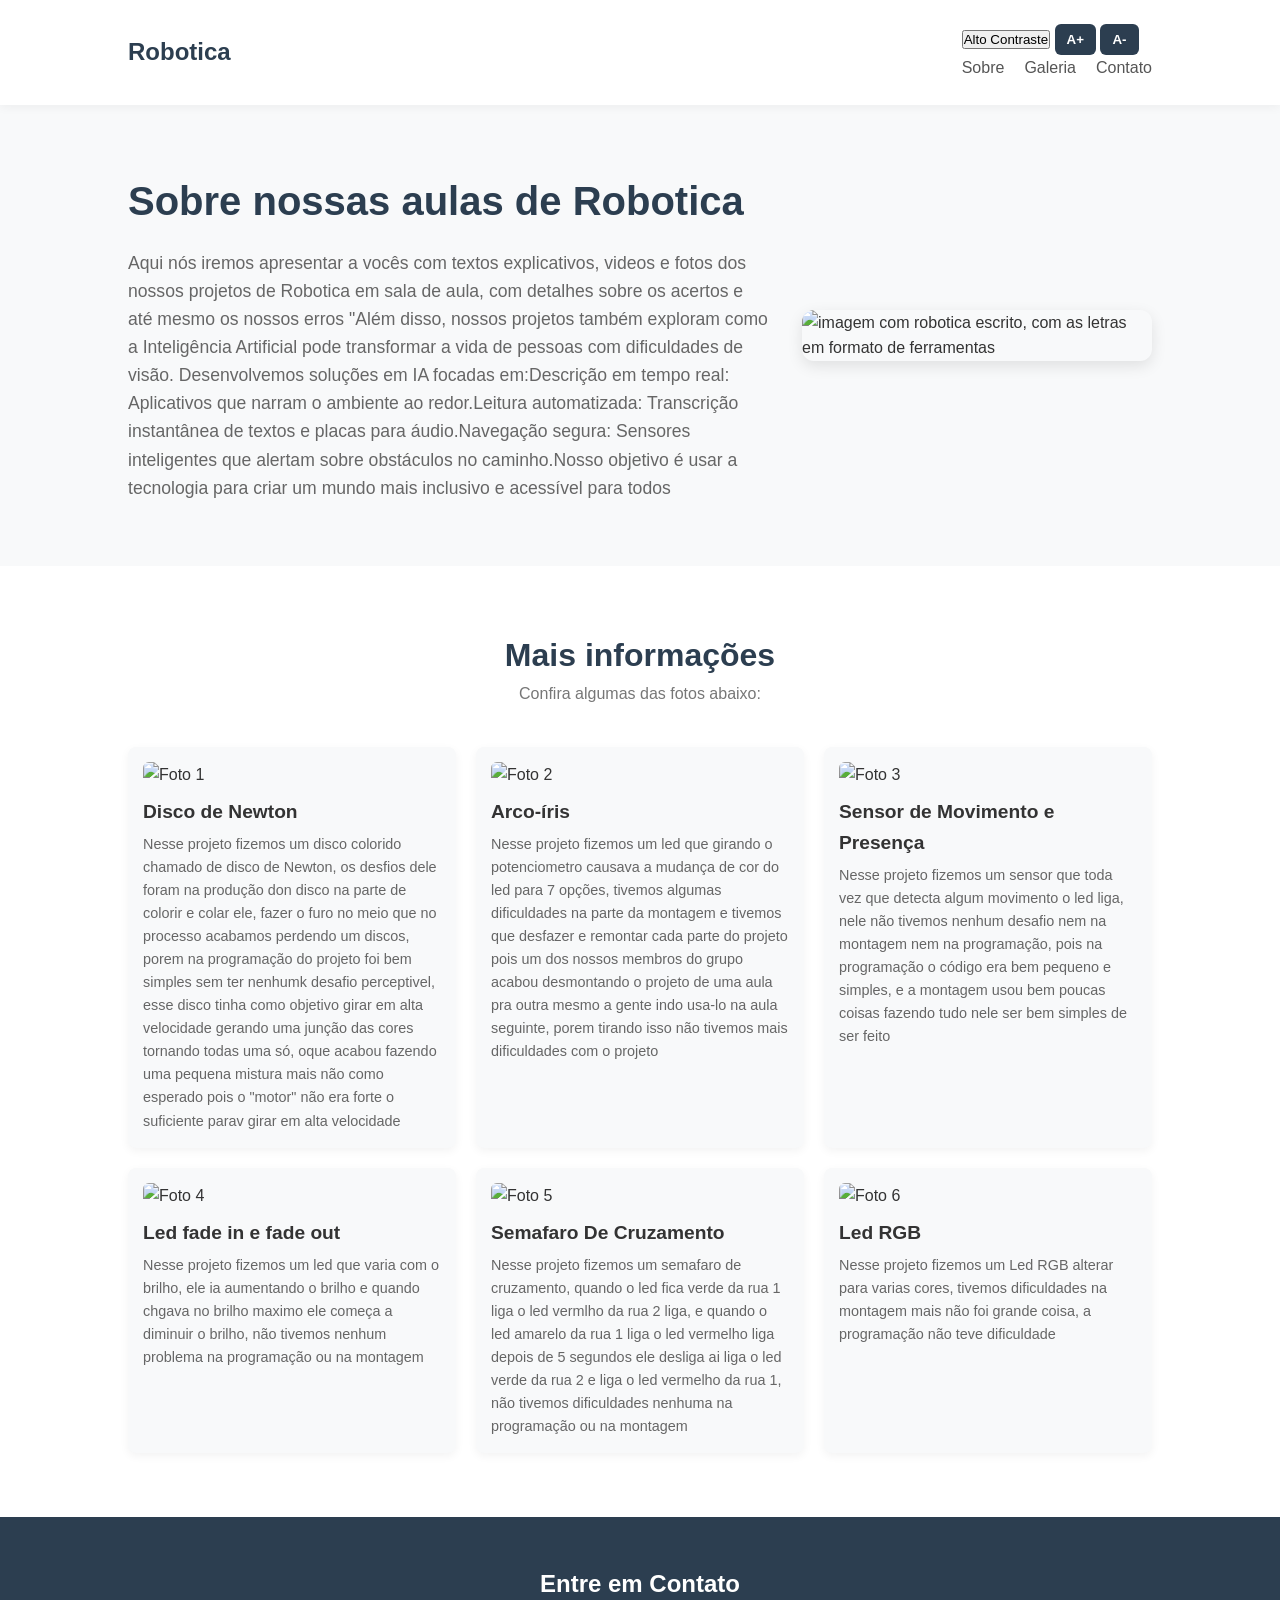
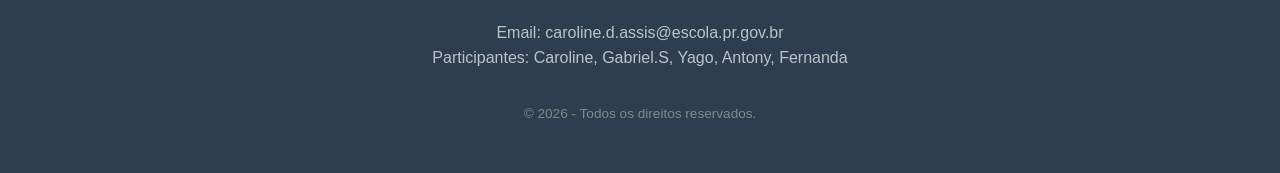
==== site-projeto-main/index.html @ 3c79960d "Add files via upload" ====
<!DOCTYPE html>
<html lang="pt-BR">
<head>
    <meta charset="UTF-8">
    <meta name="viewport" content="width=device-width, initial-scale=1.0">
    <title>Nossas aulas de Robotica</title>
    <link rel="stylesheet" href="stiles.css">
</head>
<body>

    <header class="navbar">
        <div class="logo">Robotica</div>
        <nav>
            <button id="btnContraste" class="btn-contraste">Alto Contraste</button>
            <button id="btnAumentarFonte" class="btn-fonte">A+</button>
            <button id="btnDiminuirFonte" class="btn-fonte">A-</button>
            <ul>
                <li><a href="#sobre">Sobre</a></li>
                <li><a href="#galeria">Galeria</a></li>
                <li><a href="#contato">Contato</a></li>
            </ul>
        </nav>
    </header>

    <section class="hero" id="sobre">
        <div class="hero-text">
            <h1>Sobre nossas aulas de Robotica</h1>
            <p>Aqui nós iremos apresentar a vocês com  textos explicativos, videos e fotos dos nossos projetos de Robotica em sala de aula, com detalhes sobre os acertos e até mesmo os nossos erros
            "Além disso, nossos projetos também exploram como a Inteligência Artificial pode transformar a vida de pessoas com dificuldades de visão. Desenvolvemos soluções em IA focadas em:Descrição em tempo real: Aplicativos que narram o ambiente ao redor.Leitura automatizada: Transcrição instantânea de textos e placas para áudio.Navegação segura: Sensores inteligentes que alertam sobre obstáculos no caminho.Nosso objetivo é usar a tecnologia para criar um mundo mais inclusivo e acessível para todos
            </p>
        </div>
        <div class="hero-image">
            <img src="https://thumbs.dreamstime.com/b/palavra-da-rob%C3%B3tica-inscri%C3%A7%C3%A3o-e-as-letras-s%C3%A3o-estilizadas-sob-forma-dos-detalhes-de-rob%C3%B4s-mecanismos-136923831.jpg" alt="imagem com robotica escrito, com as letras em formato de ferramentas">
        </div>
    </section>

    <section class="gallery-section" id="galeria">
        <h2>Mais informações</h2>
        <p class="subtitle">Confira algumas das fotos abaixo:</p>

        <div class="grid-fotos">
            <div class="card-foto">
                <img src="https://encrypted-tbn0.gstatic.com/images?q=tbn:ANd9GcRVyiPfCaJdc5YvfQSV12ITzpZuDRzkl30SE7RTPKdewhxCRUA-RGO7eNI&s=10" alt="Foto 1">
                <h3>Disco de Newton</h3>
                <p>Nesse projeto fizemos um disco colorido chamado de disco de Newton, os desfios dele foram na produção don disco na parte de colorir e colar ele, fazer o furo no meio que no processo acabamos perdendo um discos, porem na programação do projeto foi bem simples sem ter nenhumk desafio perceptivel, esse disco tinha como objetivo girar em alta velocidade gerando uma junção das cores tornando todas uma só, oque acabou fazendo uma pequena mistura mais não como esperado pois o "motor" não era forte o suficiente parav girar em alta velocidade</p>
            </div>

            <div class="card-foto">
                <img src="https://encrypted-tbn0.gstatic.com/images?q=tbn:ANd9GcTHsxbUW49lQV1R2Sc4VNdNu-17iWNhSQtF1LEIvgr4ag&s=10" alt="Foto 2">
                <h3>Arco-íris</h3>
                <p>Nesse projeto fizemos um led que girando o potenciometro causava a mudança de cor do led para 7 opções, tivemos algumas dificuldades na parte da montagem e tivemos que desfazer e remontar cada parte do projeto pois um dos nossos membros do grupo acabou desmontando o projeto de uma aula pra outra mesmo a gente indo usa-lo na aula seguinte, porem tirando isso não tivemos mais dificuldades com o projeto </p>
            </div>

            <div class="card-foto">
                <img src="https://arduinoecia.com.br/wp-content/uploads/2014/06/Circuito_Sensor_PIR-1024x669.png" alt="Foto 3">
                <h3>Sensor de Movimento e Presença</h3>
                <p>Nesse projeto fizemos um sensor que toda vez que detecta algum movimento o led liga, nele não tivemos nenhum desafio nem na montagem nem na programação, pois na programação o código era bem pequeno e simples, e a montagem usou bem poucas coisas fazendo tudo nele ser bem simples de ser feito</p>
            </div>
            <div class="card-foto">
                <img src="https://media.sketchfab.com/models/2d61e2bd7d2743a5a85cee4c21c1df7b/thumbnails/4ed16df16c8b4ad98ecea17706a2e3a6/5ddd3d300dab41ee8e0249acc437841a.jpeg" alt="Foto 4">
                <h3>Led fade in e fade out</h3>
                <p>Nesse projeto fizemos um led que varia com o brilho, ele ia aumentando o brilho e quando chgava no brilho maximo ele começa a diminuir o brilho, não tivemos nenhum problema na programação ou na montagem</p>
            </div>
            <div class="card-foto">
                <img src="https://encrypted-tbn0.gstatic.com/images?q=tbn:ANd9GcT8YKhSPAfvorEiUeMumxp3O2uqfmxWVD-WXbHsXZjNMEASBSnhiJHVK8wm&s=10" alt="Foto 5">
                <h3>Semafaro De Cruzamento</h3>
                <p>Nesse projeto fizemos um semafaro de cruzamento, quando o led fica verde da rua 1 liga o led vermlho da rua 2 liga, e quando o led amarelo da rua 1 liga o led vermelho liga depois de 5 segundos ele desliga ai liga o led verde da rua 2 e liga o led vermelho da rua 1, não tivemos dificuldades nenhuma na programação ou na montagem</p>
            </div>
            <div class="card-foto">
                <img src="https://encrypted-tbn0.gstatic.com/images?q=tbn:ANd9GcRImllvi6NrzPKNavEXsAMf_QCeysCmsjiARp8Scj8aCg&s=10" alt="Foto 6">
                <h3>Led RGB</h3>
                <p>Nesse projeto fizemos um Led RGB alterar para varias cores, tivemos dificuldades na montagem mais não foi grande coisa, a programação não teve dificuldade</p>
            </div>
        </div>
    </section>

    <footer id="contato">
        <h2>Entre em Contato</h2>
        <p>Email: caroline.d.assis@escola.pr.gov.br</p>
        <p>Participantes: Caroline, Gabriel.S, Yago, Antony, Fernanda</p>
        <p class="copyright">&copy; 2026 - Todos os direitos reservados.</p>
    </footer>
    
    <script src="script.js"></script>

</body>
</html>
---- site-projeto-main/stiles.css ----
/* RESET BÁSICO */
* {
    margin: 0;
    padding: 0;
    box-sizing: border-box;
    font-family: 'Segoe UI', Tahoma, Geneva, Verdana, sans-serif;
}

body {
    background-color: #f8f9fa;
    color: #333;
    line-height: 1.6;
    font-size: 1rem;
}

/* CABEÇALHO */
.navbar {
    display: flex;
    justify-content: space-between;
    align-items: center;
    padding: 1.5rem 10%;
    background-color: #ffffff;
    box-shadow: 0 2px 10px rgba(0, 0, 0, 0.05);
}

.navbar .logo {
    font-size: 1.5rem;
    font-weight: bold;
    color: #2c3e50;
}

.navbar ul {
    display: flex;
    list-style: none;
    gap: 20px;
}

.navbar a {
    text-decoration: none;
    color: #555;
    font-weight: 500;
    transition: color 0.3s;
}

.navbar a:hover {
    color: #007bff;
}

/* SEÇÃO APRESENTAÇÃO */
.hero {
    display: flex;
    align-items: center;
    justify-content: space-between;
    padding: 4rem 10%;
    gap: 2rem;
}

.hero-text {
    flex: 1;
}

.hero-text h1 {
    font-size: 2.5rem;
    color: #2c3e50;
    margin-bottom: 1rem;
}

.hero-text p {
    font-size: 1.1rem;
    color: #666;
}

.hero-image flex {
    flex: 1;
}

.hero-image img {
    width: 100%;
    max-width: 350px;
    border-radius: 12px;
    box-shadow: 0 5px 15px rgba(0, 0, 0, 0.1);
}

/* GALERIA DE FOTOS */
.gallery-section {
    padding: 4rem 10%;
    background-color: #ffffff;
    text-align: center;
}

.gallery-section h2 {
    font-size: 2rem;
    color: #2c3e50;
}

.gallery-section .subtitle {
    color: #777;
    margin-bottom: 2.5rem;
}

.grid-fotos {
    display: grid;
    grid-template-columns: repeat(auto-fit, minmax(250px, 1fr));
    gap: 20px;
}

.card-foto {
    background-color: #f8f9fa;
    border-radius: 8px;
    padding: 15px;
    text-align: left;
    box-shadow: 0 3px 10px rgba(0, 0, 0, 0.05);
}

.card-foto img {
    width: 100%;
    height: 180px;
    object-fit: cover;
    border-radius: 6px;
    margin-bottom: 10px;
}

.card-foto h3 {
    font-size: 1.2rem;
    color: #333;
    margin-bottom: 5px;
}

.card-foto p {
    font-size: 0.9rem;
    color: #666;
}

/* RODAPÉ */
footer {
    text-align: center;
    padding: 3rem 10%;
    background-color: #2c3e50;
    color: #ffffff;
}

footer h2 {
    margin-bottom: 1rem;
}

footer p {
    color: #bdc3c7;
}

footer .copyright {
    margin-top: 2rem;
    font-size: 0.85rem;
    color: #7f8c8d;
}

/* RESPONSIVIDADE PARA CELULARES */
@media (max-width: 768px) {
    .hero {
        flex-direction: column-reverse;
        text-align: center;
    }

    .navbar {
        flex-direction: column;
        gap: 15px;
    }
}
/* ESTILOS PARA O MODO ALTO CONTRASTE */
body.alto-contraste {
    background-color: #000000 !important;
    color: #ffff00 !important;
}

body.alto-contraste .navbar,
body.alto-contraste .gallery-section,
body.alto-contraste .card-foto,
body.alto-contraste footer {
    background-color: #000000 !important;
    border: 2px solid #ffff00 !important;
}

body.alto-contraste a,
body.alto-contraste h1,
body.alto-contraste h2,
body.alto-contraste h3,
body.alto-contraste p,
body.alto-contraste li,
body.alto-contraste div {
    color: #ffff00 !important;
}

body.alto-contraste .btn-contraste {
    background-color: #ffff00 !important;
    color: #000000 !important;
    border: 2px solid #ffffff !important;
}

.btn-fonte {
    background-color: #2c3e50;
    color: #ffffff;
    border: none;
    padding: 8px 12px;
    border-radius: 6px;
    font-weight: bold;
    cursor: pointer;
    transition: background 0.3s;
}

.btn-fonte:hover {
    background-color: #1a252f;
}

body.alto-contraste .btn-fonte {
    background-color: #ffff00 !important;
    color: #000000 !important;
    border: 2px solid #ffffff !important;
}
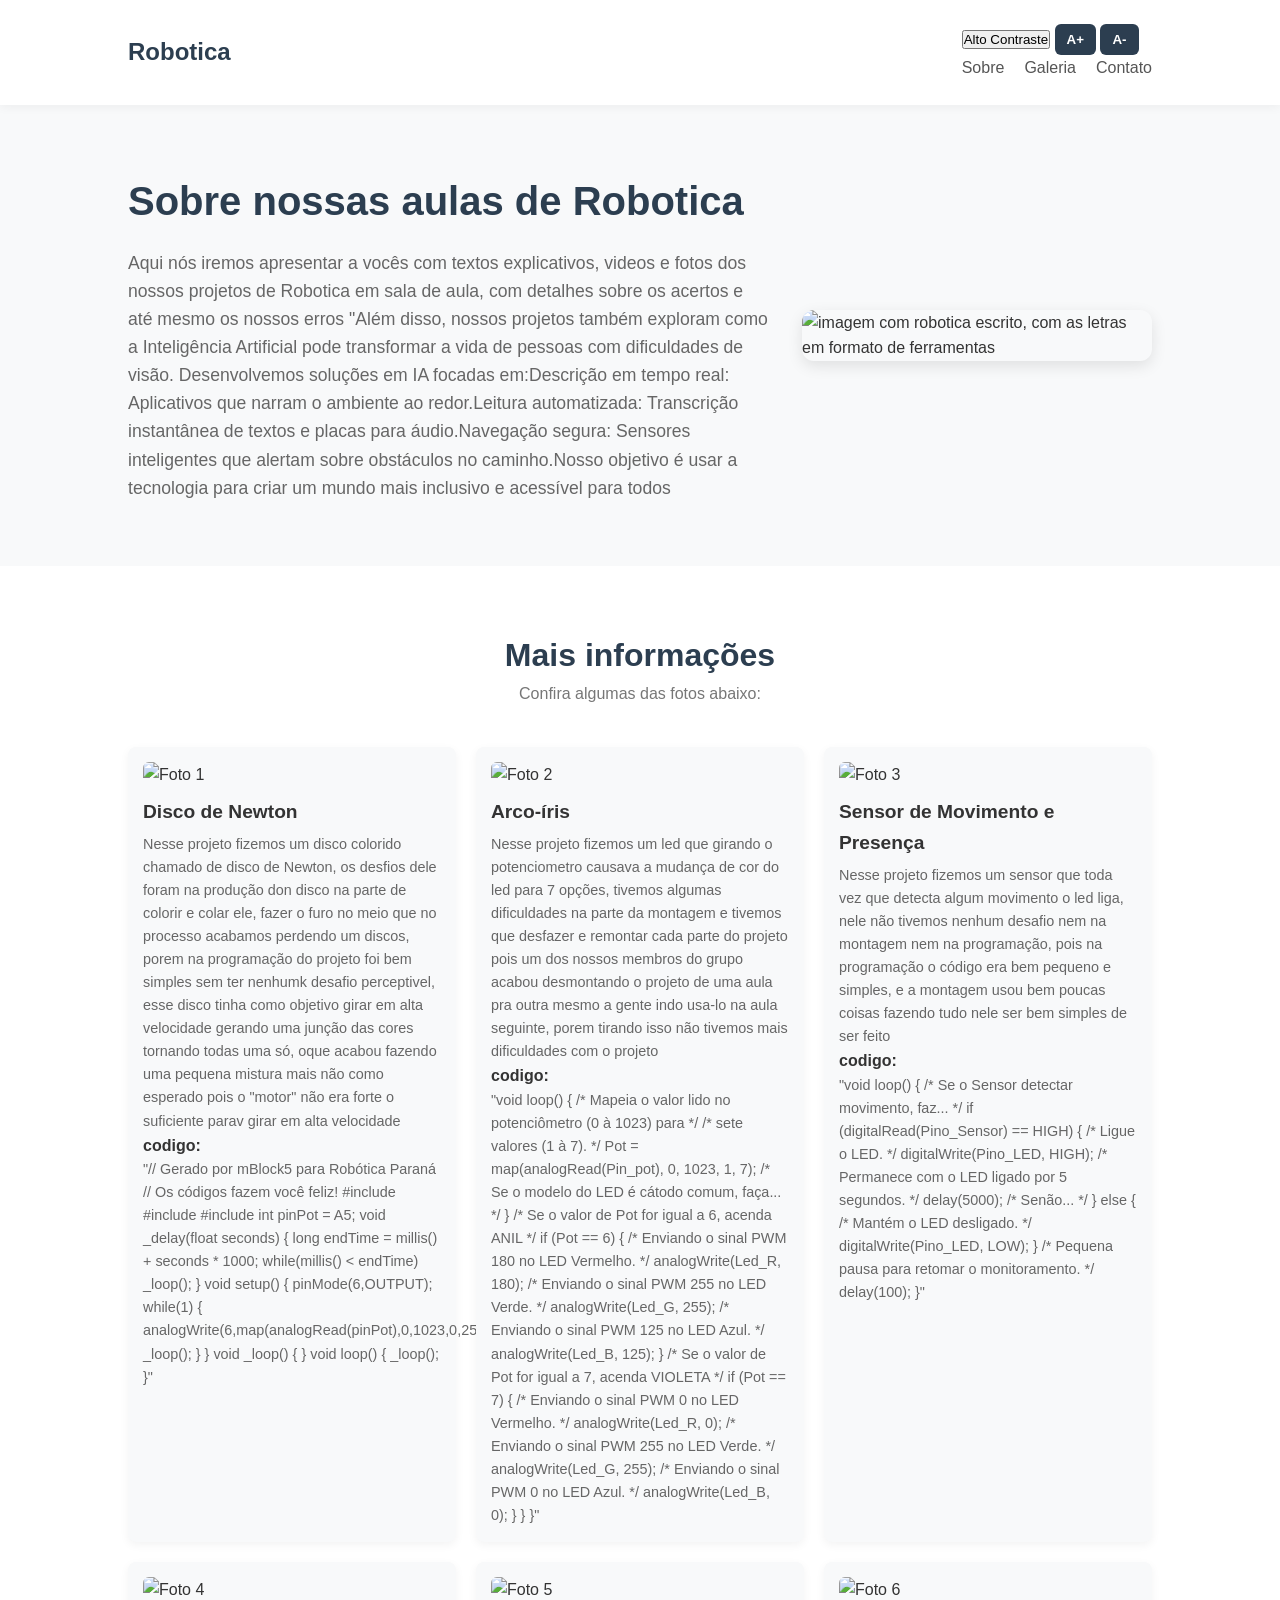
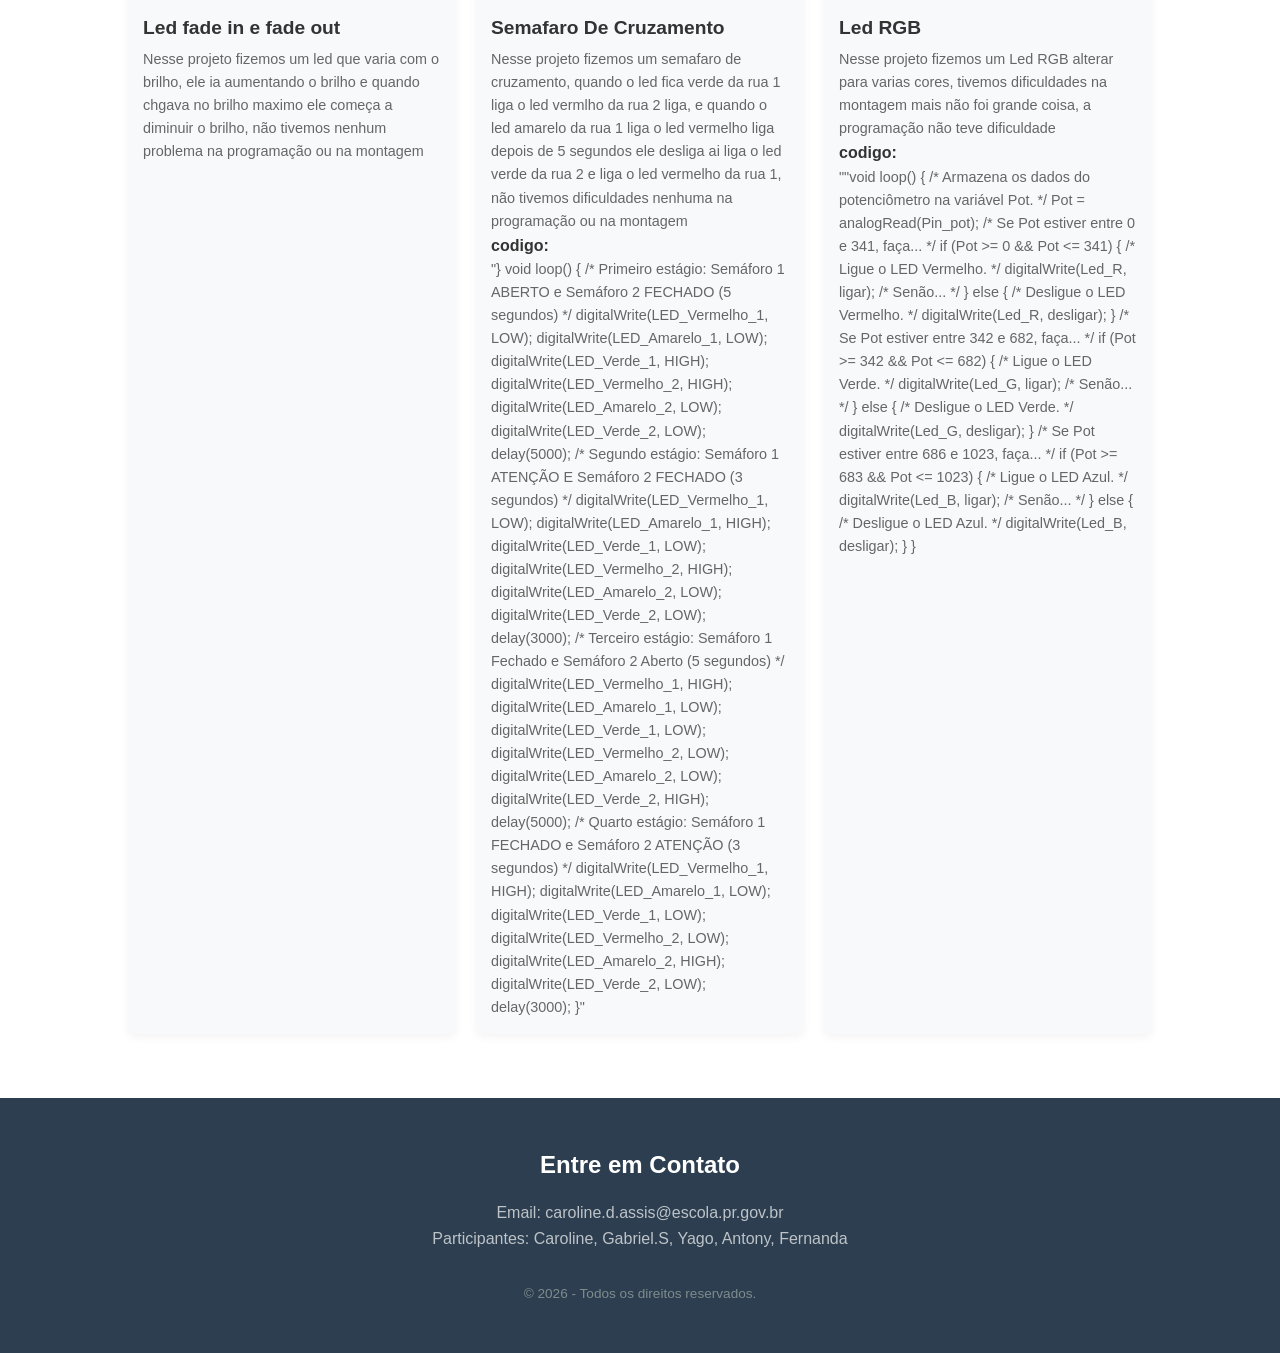
==== commit 8fb46026: "Add files via upload" ====
--- a/site-projeto-main/index.html
+++ b/site-projeto-main/index.html
@@ -43,18 +43,95 @@
                 <img src="https://encrypted-tbn0.gstatic.com/images?q=tbn:ANd9GcRVyiPfCaJdc5YvfQSV12ITzpZuDRzkl30SE7RTPKdewhxCRUA-RGO7eNI&s=10" alt="Foto 1">
                 <h3>Disco de Newton</h3>
                 <p>Nesse projeto fizemos um disco colorido chamado de disco de Newton, os desfios dele foram na produção don disco na parte de colorir e colar ele, fazer o furo no meio que no processo acabamos perdendo um discos, porem na programação do projeto foi bem simples sem ter nenhumk desafio perceptivel, esse disco tinha como objetivo girar em alta velocidade gerando uma junção das cores tornando todas uma só, oque acabou fazendo uma pequena mistura mais não como esperado pois o "motor" não era forte o suficiente parav girar em alta velocidade</p>
+                <h4>codigo:</h4>
+                <p>"// Gerado por mBlock5 para Robótica Paraná
+                    // Os códigos fazem você feliz!
+                    
+                    #include <Arduino.h>
+                    #include <Wire.h>
+                    #include <SoftwareSerial.h>
+                    
+                    int pinPot = A5;
+                    
+                    void _delay(float seconds) {
+                    long endTime = millis() + seconds * 1000;
+                    while(millis() < endTime) _loop();
+                    }
+                    
+                    void setup() {
+                    pinMode(6,OUTPUT);
+                    while(1) {
+                    analogWrite(6,map(analogRead(pinPot),0,1023,0,255));
+                    
+                    _loop();
+                    }
+                    
+                    }
+                    
+                    void _loop() {
+                    }
+                    
+                    void loop() {
+                    _loop();
+                    }"</p>
             </div>
 
             <div class="card-foto">
                 <img src="https://encrypted-tbn0.gstatic.com/images?q=tbn:ANd9GcTHsxbUW49lQV1R2Sc4VNdNu-17iWNhSQtF1LEIvgr4ag&s=10" alt="Foto 2">
                 <h3>Arco-íris</h3>
                 <p>Nesse projeto fizemos um led que girando o potenciometro causava a mudança de cor do led para 7 opções, tivemos algumas dificuldades na parte da montagem e tivemos que desfazer e remontar cada parte do projeto pois um dos nossos membros do grupo acabou desmontando o projeto de uma aula pra outra mesmo a gente indo usa-lo na aula seguinte, porem tirando isso não tivemos mais dificuldades com o projeto </p>
+                <h4>codigo:</h4>
+                <p>"void loop() {
+                    /* Mapeia o valor lido no potenciômetro (0 à 1023) para    */
+                    /* sete valores (1 à 7).                                   */
+                    Pot = map(analogRead(Pin_pot), 0, 1023, 1, 7);
+                  /* Se o modelo do LED é cátodo comum, faça...                */
+                
+                      }
+                      /* Se o valor de Pot for igual a 6, acenda ANIL          */
+                      if (Pot == 6) {
+                        /* Enviando o sinal PWM 180 no LED Vermelho.           */
+                        analogWrite(Led_R, 180);
+                        /* Enviando o sinal PWM 255 no LED Verde.              */
+                        analogWrite(Led_G, 255);
+                        /* Enviando o sinal PWM 125 no LED Azul.               */
+                        analogWrite(Led_B, 125);
+                      }
+                      /* Se o valor de Pot for igual a 7, acenda VIOLETA       */
+                      if (Pot == 7) {
+                        /* Enviando o sinal PWM 0 no LED Vermelho.             */
+                        analogWrite(Led_R, 0);
+                        /* Enviando o sinal PWM 255 no LED Verde.              */
+                        analogWrite(Led_G, 255);
+                        /* Enviando o sinal PWM 0 no LED Azul.                 */
+                        analogWrite(Led_B, 0);
+                      }
+                    }
+                  }"</p>
+                
             </div>
 
             <div class="card-foto">
                 <img src="https://arduinoecia.com.br/wp-content/uploads/2014/06/Circuito_Sensor_PIR-1024x669.png" alt="Foto 3">
                 <h3>Sensor de Movimento e Presença</h3>
                 <p>Nesse projeto fizemos um sensor que toda vez que detecta algum movimento o led liga, nele não tivemos nenhum desafio nem na montagem nem na programação, pois na programação o código era bem pequeno e simples, e a montagem usou bem poucas coisas fazendo tudo nele ser bem simples de ser feito</p>
+                <h4>codigo:</h4>
+                <p><p>"void loop()
+                    {
+                       /* Se o Sensor detectar movimento, faz...                 */
+                      if (digitalRead(Pino_Sensor) == HIGH) {
+                        /* Ligue o LED.                                         */
+                        digitalWrite(Pino_LED, HIGH);
+                        /* Permanece com o LED ligado por 5 segundos.           */
+                        delay(5000);
+                        /* Senão...                                             */
+                      } else {
+                        /* Mantém o LED desligado.                              */
+                        digitalWrite(Pino_LED, LOW);
+                      }
+                      /* Pequena pausa para retomar o monitoramento.            */
+                      delay(100);
+                    }"</p></p>
             </div>
             <div class="card-foto">
                 <img src="https://media.sketchfab.com/models/2d61e2bd7d2743a5a85cee4c21c1df7b/thumbnails/4ed16df16c8b4ad98ecea17706a2e3a6/5ddd3d300dab41ee8e0249acc437841a.jpeg" alt="Foto 4">
@@ -65,11 +142,79 @@
                 <img src="https://encrypted-tbn0.gstatic.com/images?q=tbn:ANd9GcT8YKhSPAfvorEiUeMumxp3O2uqfmxWVD-WXbHsXZjNMEASBSnhiJHVK8wm&s=10" alt="Foto 5">
                 <h3>Semafaro De Cruzamento</h3>
                 <p>Nesse projeto fizemos um semafaro de cruzamento, quando o led fica verde da rua 1 liga o led vermlho da rua 2 liga, e quando o led amarelo da rua 1 liga o led vermelho liga depois de 5 segundos ele desliga ai liga o led verde da rua 2 e liga o led vermelho da rua 1, não tivemos dificuldades nenhuma na programação ou na montagem</p>
+                <h4>codigo:</h4>
+                <p>"}
+                    void loop() {
+                      /* Primeiro estágio: Semáforo 1 ABERTO e Semáforo 2 FECHADO (5 segundos) */
+                      digitalWrite(LED_Vermelho_1, LOW);
+                      digitalWrite(LED_Amarelo_1, LOW);
+                      digitalWrite(LED_Verde_1, HIGH);
+                      digitalWrite(LED_Vermelho_2, HIGH);
+                      digitalWrite(LED_Amarelo_2, LOW);
+                      digitalWrite(LED_Verde_2, LOW);
+                      delay(5000);
+                      /* Segundo estágio: Semáforo 1 ATENÇÃO E Semáforo 2 FECHADO (3 segundos) */
+                      digitalWrite(LED_Vermelho_1, LOW);
+                      digitalWrite(LED_Amarelo_1, HIGH);
+                      digitalWrite(LED_Verde_1, LOW);
+                      digitalWrite(LED_Vermelho_2, HIGH);
+                      digitalWrite(LED_Amarelo_2, LOW);
+                      digitalWrite(LED_Verde_2, LOW);
+                      delay(3000);
+                      /* Terceiro estágio: Semáforo 1 Fechado e Semáforo 2 Aberto (5 segundos) */
+                      digitalWrite(LED_Vermelho_1, HIGH);
+                      digitalWrite(LED_Amarelo_1, LOW);
+                      digitalWrite(LED_Verde_1, LOW);
+                      digitalWrite(LED_Vermelho_2, LOW);
+                      digitalWrite(LED_Amarelo_2, LOW);
+                      digitalWrite(LED_Verde_2, HIGH);
+                      delay(5000);
+                      /* Quarto estágio: Semáforo 1 FECHADO e Semáforo 2 ATENÇÃO (3 segundos) */
+                      digitalWrite(LED_Vermelho_1, HIGH);
+                      digitalWrite(LED_Amarelo_1, LOW);
+                      digitalWrite(LED_Verde_1, LOW);
+                      digitalWrite(LED_Vermelho_2, LOW);
+                      digitalWrite(LED_Amarelo_2, HIGH);
+                      digitalWrite(LED_Verde_2, LOW);
+                      delay(3000);
+                    }"</p>
             </div>
             <div class="card-foto">
                 <img src="https://encrypted-tbn0.gstatic.com/images?q=tbn:ANd9GcRImllvi6NrzPKNavEXsAMf_QCeysCmsjiARp8Scj8aCg&s=10" alt="Foto 6">
                 <h3>Led RGB</h3>
                 <p>Nesse projeto fizemos um Led RGB alterar para varias cores, tivemos dificuldades na montagem mais não foi grande coisa, a programação não teve dificuldade</p>
+                <h4>codigo:</h4>
+                <p>""void loop() {
+                    /* Armazena os dados do potenciômetro na variável Pot. */
+                    Pot = analogRead(Pin_pot);
+                    /* Se Pot estiver entre 0 e 341, faça... */
+                    if (Pot >= 0 && Pot <= 341) {
+                    /* Ligue o LED Vermelho. */
+                    digitalWrite(Led_R, ligar);
+                    /* Senão... */
+                    } else {
+                    /* Desligue o LED Vermelho. */
+                    digitalWrite(Led_R, desligar);
+                    }
+                    /* Se Pot estiver entre 342 e 682, faça... */
+                    if (Pot >= 342 && Pot <= 682) {
+                    /* Ligue o LED Verde. */
+                    digitalWrite(Led_G, ligar);
+                    /* Senão... */
+                    } else {
+                    /* Desligue o LED Verde. */
+                    digitalWrite(Led_G, desligar);
+                    }
+                    /* Se Pot estiver entre 686 e 1023, faça... */
+                    if (Pot >= 683 && Pot <= 1023) {
+                    /* Ligue o LED Azul. */
+                    digitalWrite(Led_B, ligar);
+                    /* Senão... */
+                    } else {
+                    /* Desligue o LED Azul. */
+                    digitalWrite(Led_B, desligar);
+                    }
+                    }</p>
             </div>
         </div>
     </section>
